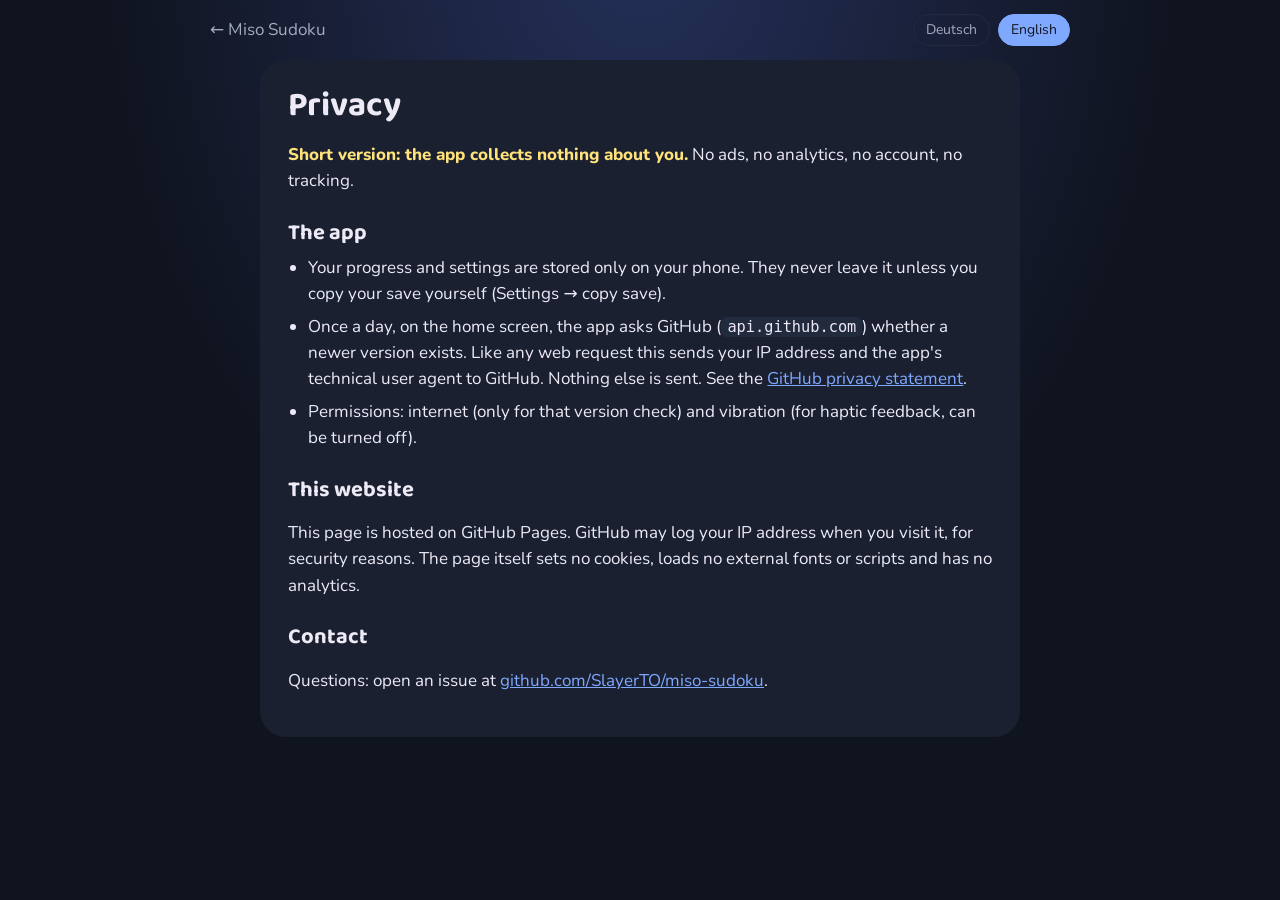
==== privacy.html @ 95713e5e "Website: landing page and privacy policy Co-Authored-By: Claude Opus 5.5 <noreply@anthropic.com>" ====
<!doctype html>
<html lang="en" data-lang="en">
<head>
<meta charset="utf-8">
<meta name="viewport" content="width=device-width, initial-scale=1">
<title>Miso Sudoku – Privacy</title>
<link rel="icon" href="img/icon.png">
<link rel="stylesheet" href="style.css">
</head>
<body>
<nav class="lang"><a class="back" href="./">← Miso Sudoku</a><button data-set="de">Deutsch</button><button data-set="en">English</button></nav>
<main class="card text">
<div lang="en">
<h1>Privacy</h1>
<p><b>Short version: the app collects nothing about you.</b> No ads, no analytics, no account, no tracking.</p>
<h2>The app</h2>
<ul>
<li>Your progress and settings are stored only on your phone. They never leave it unless you copy your save yourself (Settings → copy save).</li>
<li>Once a day, on the home screen, the app asks GitHub (<code>api.github.com</code>) whether a newer version exists. Like any web request this sends your IP address and the app's technical user agent to GitHub. Nothing else is sent. See the <a href="https://docs.github.com/en/site-policy/privacy-policies/github-general-privacy-statement">GitHub privacy statement</a>.</li>
<li>Permissions: internet (only for that version check) and vibration (for haptic feedback, can be turned off).</li>
</ul>
<h2>This website</h2>
<p>This page is hosted on GitHub Pages. GitHub may log your IP address when you visit it, for security reasons. The page itself sets no cookies, loads no external fonts or scripts and has no analytics.</p>
<h2>Contact</h2>
<p>Questions: open an issue at <a href="https://github.com/SlayerTO/miso-sudoku/issues">github.com/SlayerTO/miso-sudoku</a>.</p>
</div>
<div lang="de">
<h1>Datenschutz</h1>
<p><b>Kurz: Die App erhebt keine Daten über dich.</b> Keine Werbung, keine Analyse, kein Konto, kein Tracking.</p>
<h2>Die App</h2>
<ul>
<li>Dein Fortschritt und deine Einstellungen liegen nur auf deinem Handy. Sie verlassen es nie, außer du kopierst deinen Spielstand selbst (Einstellungen → Spielstand kopieren).</li>
<li>Einmal am Tag fragt die App auf dem Startbildschirm bei GitHub (<code>api.github.com</code>) nach, ob es eine neue Version gibt. Wie bei jedem Webaufruf werden dabei deine IP-Adresse und die technische Kennung der App an GitHub übertragen. Sonst nichts. Siehe die <a href="https://docs.github.com/de/site-policy/privacy-policies/github-general-privacy-statement">Datenschutzerklärung von GitHub</a>.</li>
<li>Berechtigungen: Internet (nur für diese Versionsprüfung) und Vibration (für haptisches Feedback, abschaltbar).</li>
</ul>
<h2>Diese Webseite</h2>
<p>Diese Seite liegt auf GitHub Pages. GitHub kann beim Aufruf deine IP-Adresse aus Sicherheitsgründen protokollieren. Die Seite selbst setzt keine Cookies, lädt keine externen Schriften oder Skripte und nutzt keine Analyse.</p>
<h2>Kontakt</h2>
<p>Fragen: bitte ein Issue auf <a href="https://github.com/SlayerTO/miso-sudoku/issues">github.com/SlayerTO/miso-sudoku</a> eröffnen.</p>
</div>
</main>
<script src="lang.js"></script>
</body>
</html>
---- style.css ----
@font-face { font-family: "Baloo 2"; src: url(fonts/Baloo2.ttf); font-weight: 400 800; font-display: swap; }
@font-face { font-family: "Nunito"; src: url(fonts/Nunito.ttf); font-weight: 200 1000; font-display: swap; }
:root { --bg: #10141F; --surface: #1A2030; --raised: #222A3E; --ink: #EDEAF6; --muted: #A3A9BE; --accent: #7FA8FF; --deep: #3F62B8; --gold: #FFE27A; }
* { box-sizing: border-box; }
html, body { margin: 0; }
body {
  background: var(--bg) radial-gradient(ellipse at 50% -10%, #24305a 0%, transparent 60%) no-repeat;
  color: var(--ink); font: 17px/1.55 "Nunito", system-ui, sans-serif; padding: 0 16px 40px;
}
html[data-lang="en"] [lang="de"], html[data-lang="de"] [lang="en"] { display: none; }
h1, h2 { font-family: "Baloo 2", "Nunito", sans-serif; font-weight: 700; line-height: 1.15; margin: 0 0 .4em; }
a { color: var(--accent); }
code { background: var(--raised); padding: 1px 6px; border-radius: 6px; font-size: .9em; word-break: break-all; }
.lang { display: flex; justify-content: flex-end; align-items: center; gap: 8px; max-width: 860px; margin: 0 auto; padding: 14px 0; }
.lang .back { margin-right: auto; text-decoration: none; color: var(--muted); }
.lang button { font: inherit; font-size: 14px; color: var(--muted); background: none; border: 1px solid var(--raised); border-radius: 999px; padding: 4px 12px; cursor: pointer; }
.lang button.on { color: var(--bg); background: var(--accent); border-color: var(--accent); }
.hero { text-align: center; max-width: 640px; margin: 10px auto 34px; }
.icon { border-radius: 28px; box-shadow: 0 10px 30px #0008; }
.hero h1 { font-size: clamp(40px, 9vw, 64px); margin-top: 14px; }
.tag { font-size: 22px; margin: 0; }
.sub { color: var(--muted); margin: 6px 0 24px; }
.buttons { display: flex; gap: 12px; justify-content: center; flex-wrap: wrap; }
.btn { display: inline-block; text-decoration: none; font-weight: 800; color: var(--ink); background: var(--raised); border-radius: 18px; padding: 14px 24px; box-shadow: 0 5px 0 #0A0D15; }
.btn.main { color: var(--bg); background: var(--accent); box-shadow: 0 5px 0 var(--deep); }
.btn:active { transform: translateY(3px); box-shadow: 0 2px 0 #0A0D15; }
.shots { scrollbar-color: var(--raised) transparent; display: flex; gap: 14px; overflow-x: auto; scroll-snap-type: x mandatory; max-width: 1100px; margin: 0 auto 34px; padding: 4px 4px 14px; }
.shots img { flex: 0 0 auto; width: 210px; height: auto; border-radius: 22px; scroll-snap-align: center; box-shadow: 0 8px 24px #0007; }
@media (min-width: 1150px) { .shots { justify-content: center; } }
.card { max-width: 760px; margin: 0 auto 20px; background: var(--surface); border-radius: 26px; padding: 26px 28px; }
.card ul, .card ol { padding-left: 1.2em; margin: 0; }
.card li { margin: .35em 0; }
.card b { color: var(--gold); font-weight: 800; }
.text h2 { font-size: 22px; margin-top: 1.2em; }
.note { color: var(--muted); margin: 14px 0 0; }
footer { text-align: center; color: var(--muted); margin-top: 30px; }
@media (max-width: 520px) { .card { padding: 20px 18px; } .shots img { width: 170px; } }
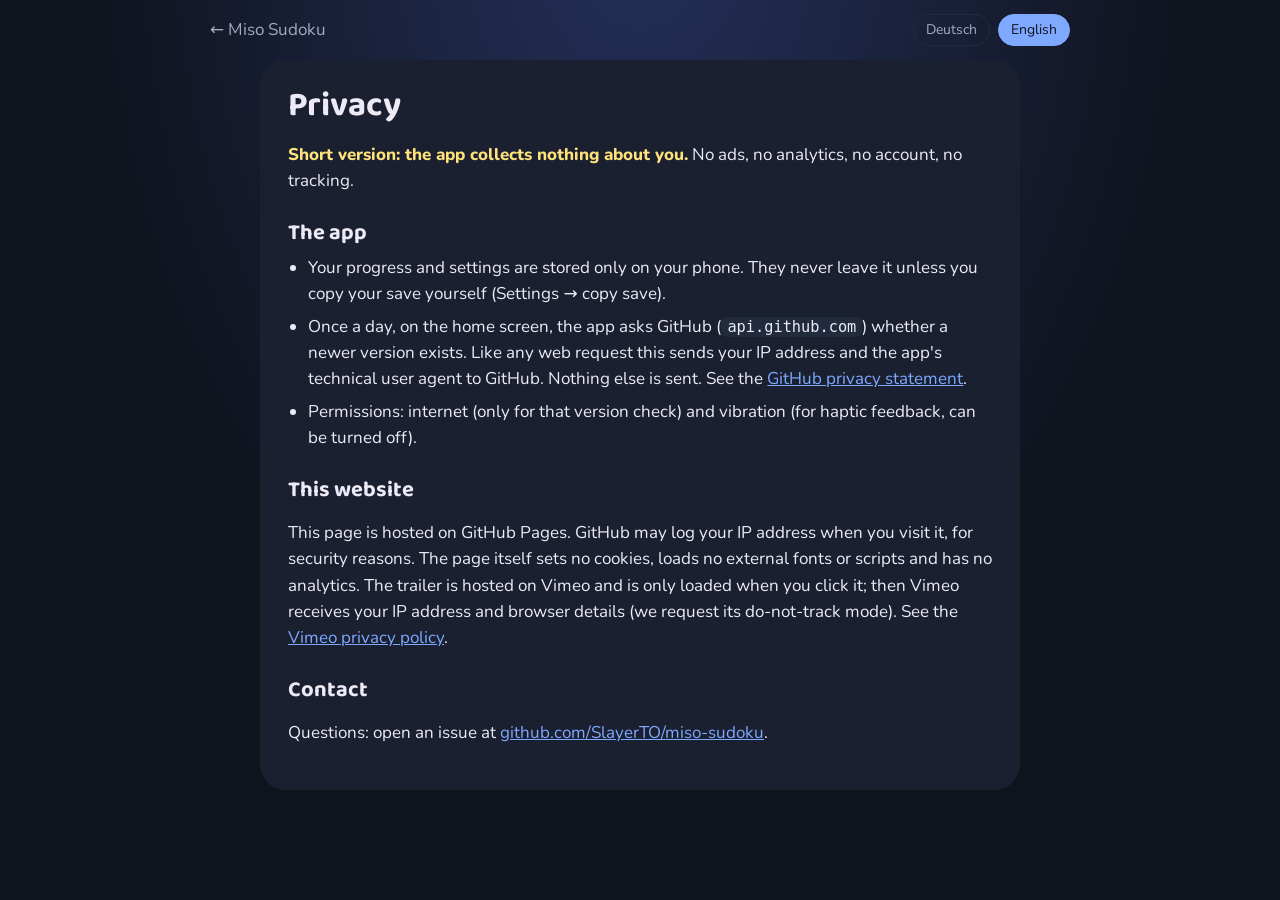
==== commit ef740b79: "Trailer (click-to-load Vimeo, dnt) and itch.io button; privacy note for Vimeo Co-Authored-By: Claude" ====
--- a/privacy.html
+++ b/privacy.html
@@ -20,7 +20,7 @@
 <li>Permissions: internet (only for that version check) and vibration (for haptic feedback, can be turned off).</li>
 </ul>
 <h2>This website</h2>
-<p>This page is hosted on GitHub Pages. GitHub may log your IP address when you visit it, for security reasons. The page itself sets no cookies, loads no external fonts or scripts and has no analytics.</p>
+<p>This page is hosted on GitHub Pages. GitHub may log your IP address when you visit it, for security reasons. The page itself sets no cookies, loads no external fonts or scripts and has no analytics. The trailer is hosted on Vimeo and is only loaded when you click it; then Vimeo receives your IP address and browser details (we request its do-not-track mode). See the <a href="https://vimeo.com/privacy">Vimeo privacy policy</a>.</p>
 <h2>Contact</h2>
 <p>Questions: open an issue at <a href="https://github.com/SlayerTO/miso-sudoku/issues">github.com/SlayerTO/miso-sudoku</a>.</p>
 </div>
@@ -34,7 +34,7 @@
 <li>Berechtigungen: Internet (nur für diese Versionsprüfung) und Vibration (für haptisches Feedback, abschaltbar).</li>
 </ul>
 <h2>Diese Webseite</h2>
-<p>Diese Seite liegt auf GitHub Pages. GitHub kann beim Aufruf deine IP-Adresse aus Sicherheitsgründen protokollieren. Die Seite selbst setzt keine Cookies, lädt keine externen Schriften oder Skripte und nutzt keine Analyse.</p>
+<p>Diese Seite liegt auf GitHub Pages. GitHub kann beim Aufruf deine IP-Adresse aus Sicherheitsgründen protokollieren. Die Seite selbst setzt keine Cookies, lädt keine externen Schriften oder Skripte und nutzt keine Analyse. Der Trailer liegt bei Vimeo und wird erst geladen, wenn du ihn anklickst; dann erhält Vimeo deine IP-Adresse und Browserdaten (wir fordern den Do-not-track-Modus an). Siehe die <a href="https://vimeo.com/privacy">Datenschutzerklärung von Vimeo</a>.</p>
 <h2>Kontakt</h2>
 <p>Fragen: bitte ein Issue auf <a href="https://github.com/SlayerTO/miso-sudoku/issues">github.com/SlayerTO/miso-sudoku</a> eröffnen.</p>
 </div>
--- a/style.css
+++ b/style.css
@@ -27,6 +27,13 @@
 .shots { scrollbar-color: var(--raised) transparent; display: flex; gap: 14px; overflow-x: auto; scroll-snap-type: x mandatory; max-width: 1100px; margin: 0 auto 34px; padding: 4px 4px 14px; }
 .shots img { flex: 0 0 auto; width: 210px; height: auto; border-radius: 22px; scroll-snap-align: center; box-shadow: 0 8px 24px #0007; }
 @media (min-width: 1150px) { .shots { justify-content: center; } }
+.trailer { max-width: 760px; margin: 0 auto 34px; text-align: center; }
+.trailer .play, .trailer iframe { display: block; width: 100%; aspect-ratio: 16 / 9; border: 0; border-radius: 22px; overflow: hidden; box-shadow: 0 8px 24px #0007; }
+.trailer .play { position: relative; padding: 0; background: var(--surface); cursor: pointer; }
+.trailer .play img { display: block; width: 100%; height: 100%; object-fit: cover; }
+.trailer .tri { position: absolute; left: 50%; top: 79%; width: 72px; height: 72px; margin: -36px 0 0 -36px; border-radius: 50%; background: var(--accent); box-shadow: 0 5px 0 var(--deep); }
+.trailer .tri::after { content: ""; position: absolute; left: 28px; top: 22px; border-style: solid; border-width: 14px 0 14px 22px; border-color: transparent transparent transparent var(--bg); }
+.trailer .play:hover .tri { transform: scale(1.06); }
 .card { max-width: 760px; margin: 0 auto 20px; background: var(--surface); border-radius: 26px; padding: 26px 28px; }
 .card ul, .card ol { padding-left: 1.2em; margin: 0; }
 .card li { margin: .35em 0; }
